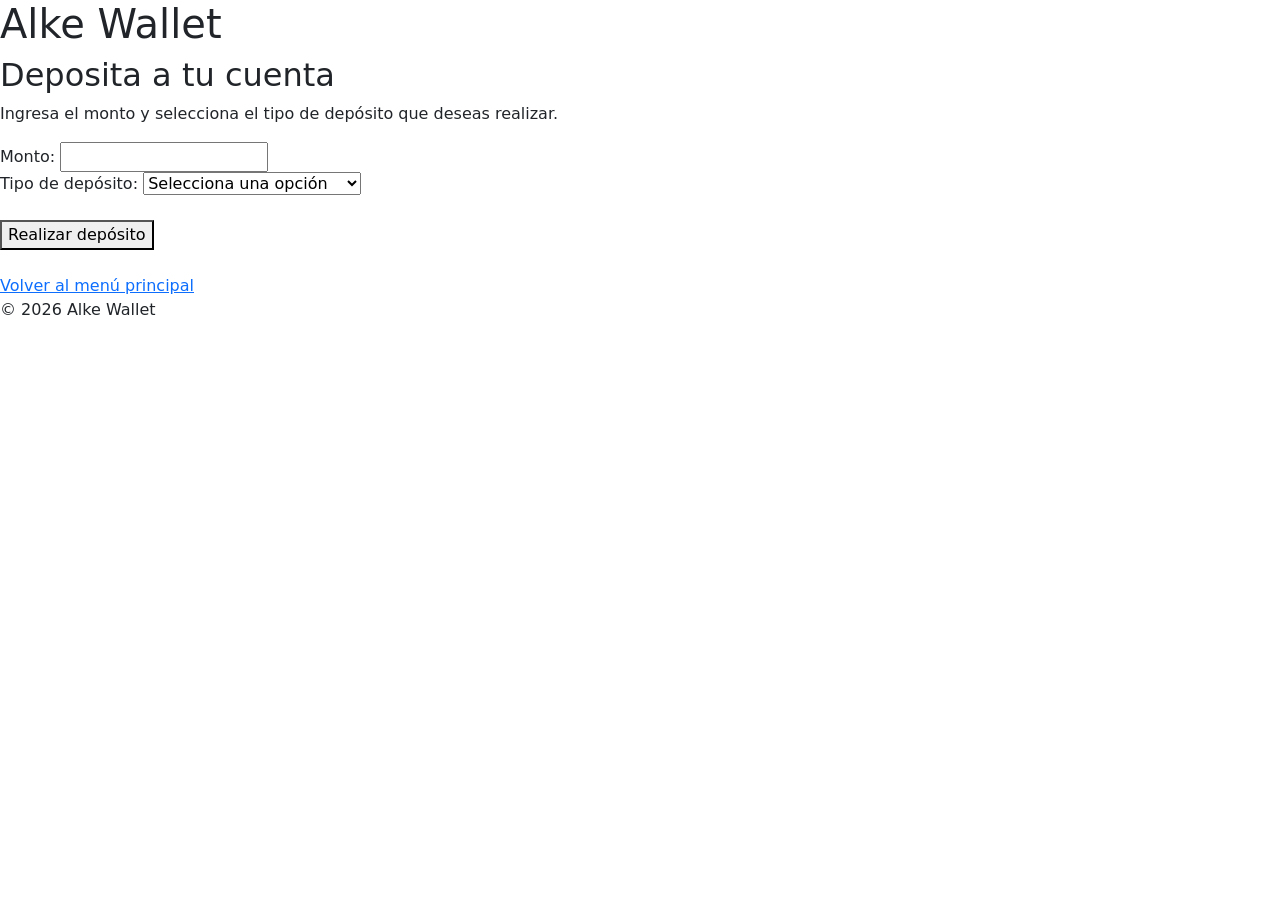
==== deposit.html @ 0f44db18 "Estructura inicial de Alke Wallet" ====
<!DOCTYPE html>
<html lang="es">

<head>
    <meta charset="UTF-8">
    <meta name="viewport" content="width=device-width, initial-scale=1.0">
    <link href="https://cdn.jsdelivr.net/npm/bootstrap@5.3.8/dist/css/bootstrap.min.css" rel="stylesheet"
        integrity="sha384-sRIl4kxILFvY47J16cr9ZwB07vP4J8+LH7qKQnuqkuIAvNWLzeN8tE5YBujZqJLB" crossorigin="anonymous">
    <link rel="stylesheet" href="./css/deposit.css">
    <title>Pantalla de depósito Alke Wallet</title>
</head>

<body>
    <!-- Encabezado del sitio -->
    <header>
        <h1>Alke Wallet</h1>
    </header>

    <!-- Contenido principal -->
    <main>
        <h2>Deposita a tu cuenta</h2>
        <p>Ingresa el monto y selecciona el tipo de depósito que deseas realizar.</p>

        <form>
            <div>
                <label for="monto">Monto:</label>
                <input type="number" id="monto" min="1" step="1" title="El monto debe ser mayor a cero" required>
            </div>

            <div>
                <label for="tipo">Tipo de depósito:</label>
                <select id="tipo" name="tipo" required>
                    <option value="">Selecciona una opción</option>
                    <option value="efectivo">Efectivo</option>
                    <option value="transferencia">Transferencia bancaria</option>
                    <option value="tarjeta">Tarjeta de débito/crédito</option>
                </select>
            </div>

            <br>
            <button type="submit">Realizar depósito</button>
        </form>


        <br>
        <a href="menu.html">Volver al menú principal</a>
    </main>

    <!-- Pie de sitio -->
    <footer>
        <p> &copy; 2026 Alke Wallet</p>
    </footer>

    <script src="./js/jquery-4.0.0.min.js"></script>
    <script src="https://cdn.jsdelivr.net/npm/bootstrap@5.3.8/dist/js/bootstrap.bundle.min.js"
    integrity="sha384-FKyoEForCGlyvwx9Hj09JcYn3nv7wiPVlz7YYwJrWVcXK/BmnVDxM+D2scQbITxI" crossorigin="anonymous"></script>
    <script src="./js/app.js"></script>

</body>

</html>
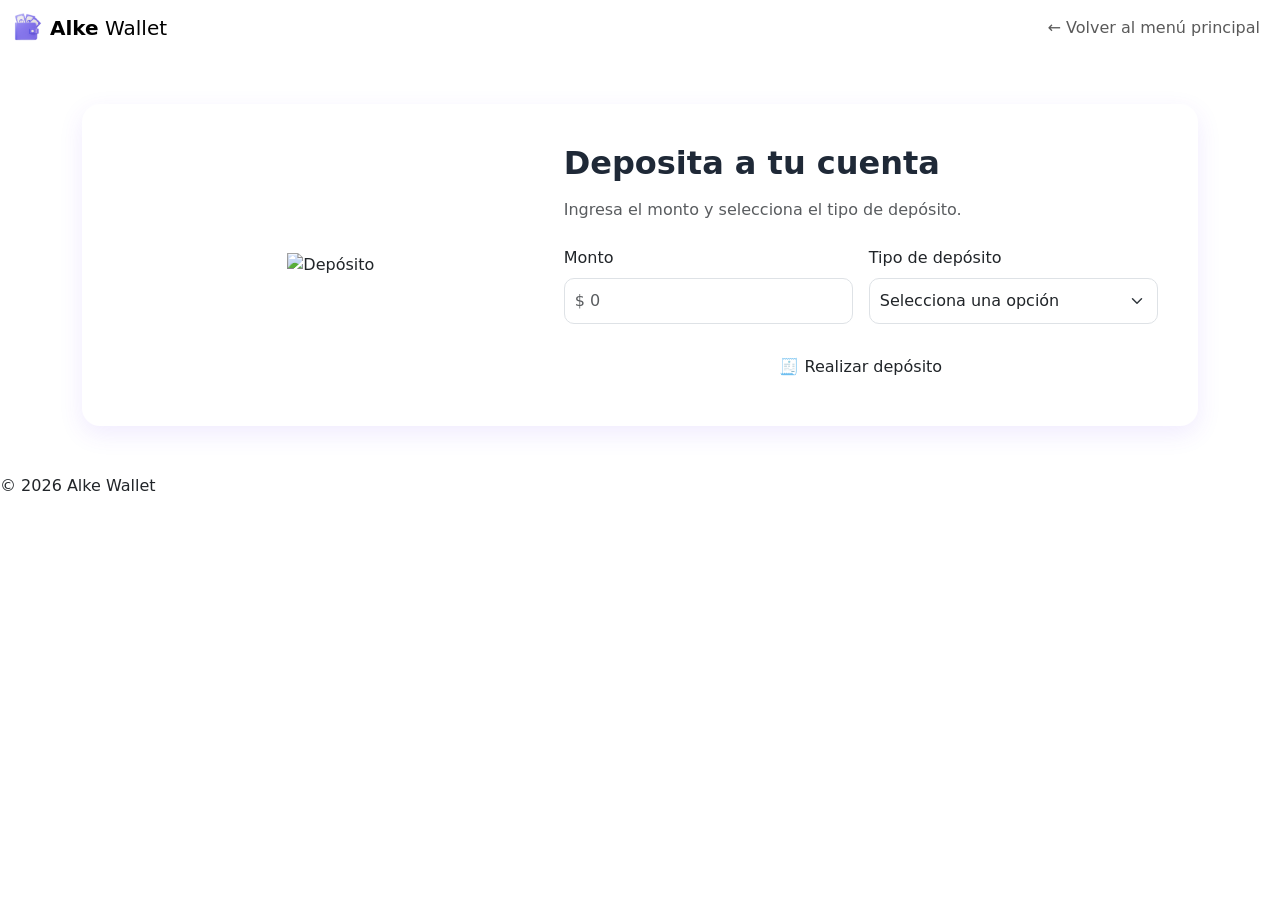
==== commit f264fca6: "Aplicación de estilos base a las páginas del proyecto" ====
--- a/deposit.html
+++ b/deposit.html
@@ -4,58 +4,102 @@
 <head>
     <meta charset="UTF-8">
     <meta name="viewport" content="width=device-width, initial-scale=1.0">
-    <link href="https://cdn.jsdelivr.net/npm/bootstrap@5.3.8/dist/css/bootstrap.min.css" rel="stylesheet"
-        integrity="sha384-sRIl4kxILFvY47J16cr9ZwB07vP4J8+LH7qKQnuqkuIAvNWLzeN8tE5YBujZqJLB" crossorigin="anonymous">
+
+    <link href="https://cdn.jsdelivr.net/npm/bootstrap@5.3.8/dist/css/bootstrap.min.css" rel="stylesheet">
     <link rel="stylesheet" href="./css/deposit.css">
-    <title>Pantalla de depósito Alke Wallet</title>
+
+    <title>Depósito - Alke Wallet</title>
 </head>
 
 <body>
-    <!-- Encabezado del sitio -->
-    <header>
-        <h1>Alke Wallet</h1>
-    </header>
 
-    <!-- Contenido principal -->
-    <main>
-        <h2>Deposita a tu cuenta</h2>
-        <p>Ingresa el monto y selecciona el tipo de depósito que deseas realizar.</p>
+<!-- NAVBAR -->
+<header>
+    <nav class="navbar navbar-expand-lg custom-navbar">
+        <div class="container-fluid">
 
-        <form>
-            <div>
-                <label for="monto">Monto:</label>
-                <input type="number" id="monto" min="1" step="1" title="El monto debe ser mayor a cero" required>
+            <a class="navbar-brand d-flex align-items-center gap-2" href="index.html">
+                <img src="./img/icono-billetera.png" width="30" height="30">
+                <span class="brand-text">
+                    <strong>Alke</strong> Wallet
+                </span>
+            </a>
+
+            <div class="navbar-nav ms-auto">
+                <a class="nav-link" href="menu.html">← Volver al menú principal</a>
             </div>
 
-            <div>
-                <label for="tipo">Tipo de depósito:</label>
-                <select id="tipo" name="tipo" required>
-                    <option value="">Selecciona una opción</option>
-                    <option value="efectivo">Efectivo</option>
-                    <option value="transferencia">Transferencia bancaria</option>
-                    <option value="tarjeta">Tarjeta de débito/crédito</option>
-                </select>
+        </div>
+    </nav>
+</header>
+
+<!-- MAIN -->
+<main class="container py-5">
+
+    <div class="deposit-card">
+
+        <div class="row align-items-center">
+
+            <!-- IZQUIERDA (ILUSTRACIÓN) -->
+            <div class="col-md-5 text-center">
+                <img src="./img/img-alcancía.png" alt="Depósito" class="img-fluid deposit-img">
             </div>
 
-            <br>
-            <button type="submit">Realizar depósito</button>
-        </form>
+            <!-- DERECHA (FORMULARIO) -->
+            <div class="col-md-7">
 
+                <h2 class="hero-title mb-3">
+                    Deposita a tu cuenta
+                </h2>
 
-        <br>
-        <a href="menu.html">Volver al menú principal</a>
-    </main>
+                <p class="text-muted mb-4">
+                    Ingresa el monto y selecciona el tipo de depósito.
+                </p>
 
-    <!-- Pie de sitio -->
-    <footer>
-        <p> &copy; 2026 Alke Wallet</p>
-    </footer>
+                <!-- FORM -->
+                <form>
 
-    <script src="./js/jquery-4.0.0.min.js"></script>
-    <script src="https://cdn.jsdelivr.net/npm/bootstrap@5.3.8/dist/js/bootstrap.bundle.min.js"
-    integrity="sha384-FKyoEForCGlyvwx9Hj09JcYn3nv7wiPVlz7YYwJrWVcXK/BmnVDxM+D2scQbITxI" crossorigin="anonymous"></script>
-    <script src="./js/app.js"></script>
+                    <div class="row g-3">
+
+                        <div class="col-md-6">
+                            <label class="form-label">Monto</label>
+                            <input type="number" class="form-control" placeholder="$ 0">
+                        </div>
+
+                        <div class="col-md-6">
+                            <label class="form-label">Tipo de depósito</label>
+                            <select class="form-select">
+                                <option>Selecciona una opción</option>
+                                <option>Transferencia</option>
+                                <option>Efectivo</option>
+                                <option>Depósito bancario</option>
+                            </select>
+                        </div>
+
+                    </div>
+
+                    <button type="button" class="btn hero-btn w-100 mt-4">
+                        🧾 Realizar depósito
+                    </button>
+
+                </form>
+
+            </div>
+
+        </div>
+
+    </div>
+
+</main>
+
+<!-- FOOTER -->
+<footer class="custom-footer">
+    <p>&copy; 2026 Alke Wallet</p>
+</footer>
+
+<script src="./js/jquery-4.0.0.min.js"></script>
+<script src="https://cdn.jsdelivr.net/npm/bootstrap@5.3.8/dist/js/bootstrap.bundle.min.js"></script>
+<script src="./js/app.js"></script>
 
 </body>
-
 </html>
--- a/css/deposit.css
+++ b/css/deposit.css
@@ -0,0 +1,27 @@
+.deposit-card {
+    background: white;
+    border-radius: 18px;
+    padding: 2.5rem;
+    box-shadow: 0 8px 25px rgba(108, 61, 245, 0.10);
+}
+
+.deposit-img {
+    max-width: 500px;
+}
+
+.hero-title {
+    font-weight: 700;
+    color: #1f2937;
+}
+
+.form-control,
+.form-select {
+    border-radius: 10px;
+    padding: 10px;
+}
+
+.form-control:focus,
+.form-select:focus {
+    border-color: #6c3df5;
+    box-shadow: 0 0 0 0.15rem rgba(108, 61, 245, 0.15);
+}
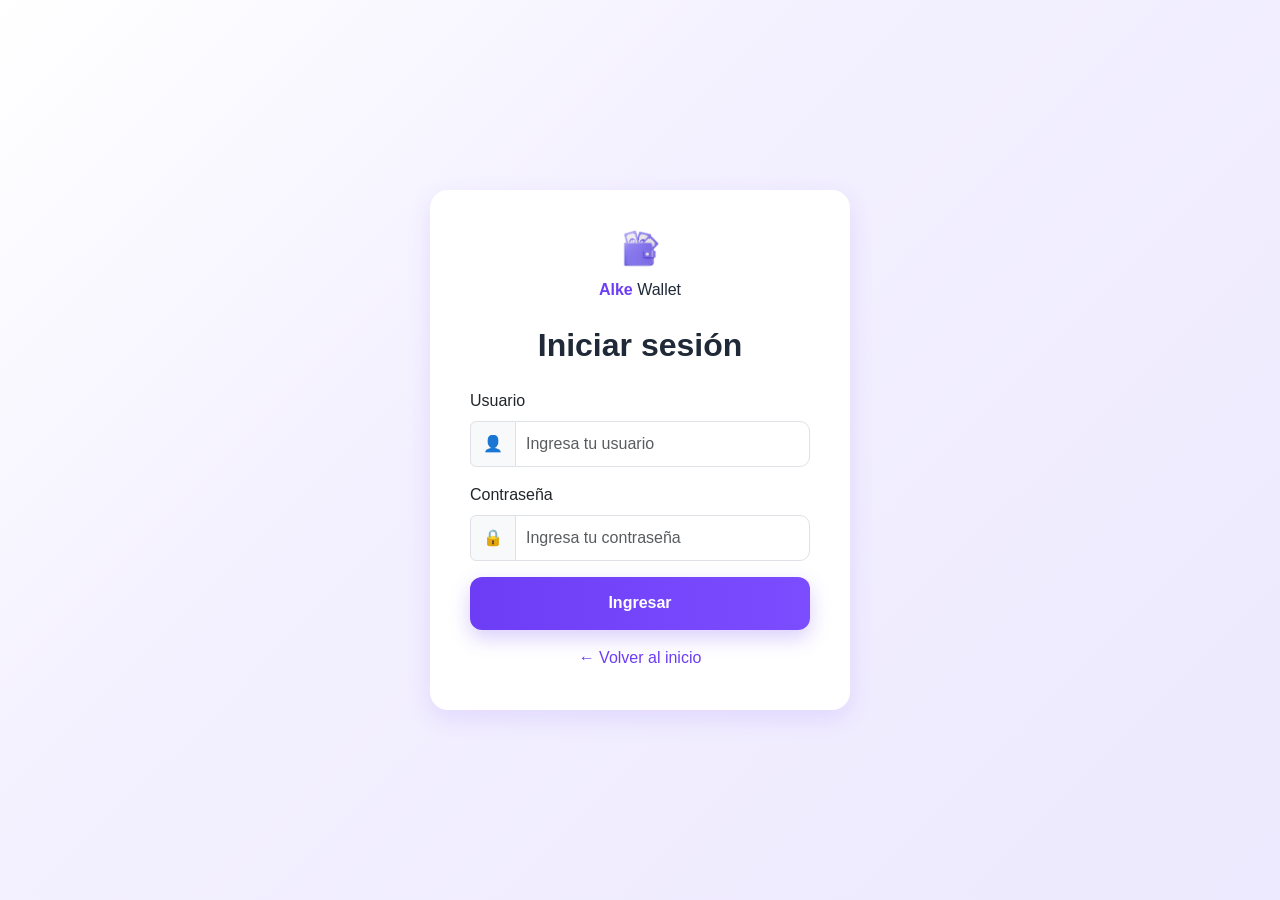
==== commit 58d478c9: "Implementar billetera digital funcional con lógica de transacciones, corrección de saldo y mejoras f" ====
--- a/deposit.html
+++ b/deposit.html
@@ -13,93 +13,110 @@
 
 <body>
 
-<!-- NAVBAR -->
-<header>
-    <nav class="navbar navbar-expand-lg custom-navbar">
-        <div class="container-fluid">
+    <!-- NAVBAR -->
+    <header>
+        <nav class="navbar navbar-expand-lg custom-navbar">
+            <div class="container-fluid">
 
-            <a class="navbar-brand d-flex align-items-center gap-2" href="index.html">
-                <img src="./img/icono-billetera.png" width="30" height="30">
-                <span class="brand-text">
-                    <strong>Alke</strong> Wallet
+                <a class="navbar-brand d-flex align-items-center gap-2" href="index.html">
+                    <img src="./img/wallet-icon.png" width="30" height="30">
+                    <span class="brand-text">
+                        <strong>Alke</strong> Wallet
+                    </span>
+                </a>
+
+                <span class="badge bg-success fs-6">
+                    Saldo: $<span id="balanceText">0</span>
                 </span>
-            </a>
 
-            <div class="navbar-nav ms-auto">
-                <a class="nav-link" href="menu.html">← Volver al menú principal</a>
+                <button class="navbar-toggler" type="button" data-bs-toggle="collapse" data-bs-target="#navbarAlke">
+                    <span class="navbar-toggler-icon"></span>
+                </button>
+
+                <div class="collapse navbar-collapse" id="navbarAlke">
+
+                    <div class="navbar-nav ms-auto" id="nav-user">
+                        <a class="nav-link" href="menu.html">Menú</a>
+                        <a class="nav-link active" href="deposit.html">Depósito</a>
+                        <a class="nav-link" href="sendmoney.html">Enviar</a>
+                        <a class="nav-link" href="transactions.html">Movimientos</a>
+                        <a class="nav-link text-danger" href="#" id="logout">Salir</a>
+                    </div>
+
+                </div>
+
             </div>
+        </nav>
+    </header>
 
-        </div>
-    </nav>
-</header>
+    <!-- MAIN -->
+    <main class="container py-5">
 
-<!-- MAIN -->
-<main class="container py-5">
+        <div class="deposit-card">
 
-    <div class="deposit-card">
+            <div class="row align-items-center">
 
-        <div class="row align-items-center">
+                <!-- IZQUIERDA (ILUSTRACIÓN) -->
+                <div class="col-md-5 text-center">
+                    <img src="./img/piggybank.png" alt="Depósito" class="img-fluid deposit-img">
+                </div>
 
-            <!-- IZQUIERDA (ILUSTRACIÓN) -->
-            <div class="col-md-5 text-center">
-                <img src="./img/img-alcancía.png" alt="Depósito" class="img-fluid deposit-img">
-            </div>
+                <!-- DERECHA (FORMULARIO) -->
+                <div class="col-md-7">
 
-            <!-- DERECHA (FORMULARIO) -->
-            <div class="col-md-7">
+                    <h2 class="hero-title mb-2">
+                        Depósito
+                    </h2>
 
-                <h2 class="hero-title mb-3">
-                    Deposita a tu cuenta
-                </h2>
+                    <p class="text-muted mb-4">
+                        Agrega dinero a tu cuenta de forma rápida y segura
+                    </p>
 
-                <p class="text-muted mb-4">
-                    Ingresa el monto y selecciona el tipo de depósito.
-                </p>
+                    <!-- FORM -->
+                    <form>
 
-                <!-- FORM -->
-                <form>
+                        <div class="row g-3">
 
-                    <div class="row g-3">
+                            <div class="col-md-6">
+                                <label class="form-label">Monto</label>
+                                <input type="text" class="form-control" id="depositMonto" placeholder="$ 0">
+                            </div>
 
-                        <div class="col-md-6">
-                            <label class="form-label">Monto</label>
-                            <input type="number" class="form-control" placeholder="$ 0">
+                            <div class="col-md-6">
+                                <label class="form-label">Tipo de depósito</label>
+                                <select class="form-select">
+                                    <option>Selecciona una opción</option>
+                                    <option>Transferencia</option>
+                                    <option>Efectivo</option>
+                                    <option>Depósito bancario</option>
+                                </select>
+                            </div>
+
                         </div>
 
-                        <div class="col-md-6">
-                            <label class="form-label">Tipo de depósito</label>
-                            <select class="form-select">
-                                <option>Selecciona una opción</option>
-                                <option>Transferencia</option>
-                                <option>Efectivo</option>
-                                <option>Depósito bancario</option>
-                            </select>
-                        </div>
+                        <button type="button" class="btn hero-btn w-100 mt-4" id="depositBtn">
+                            🧾 Realizar depósito
+                        </button>
 
-                    </div>
+                    </form>
 
-                    <button type="button" class="btn hero-btn w-100 mt-4">
-                        🧾 Realizar depósito
-                    </button>
-
-                </form>
+                </div>
 
             </div>
 
         </div>
 
-    </div>
+    </main>
 
-</main>
+    <!-- FOOTER -->
+    <footer class="custom-footer">
+        <p>&copy; 2026 Alke Wallet</p>
+    </footer>
 
-<!-- FOOTER -->
-<footer class="custom-footer">
-    <p>&copy; 2026 Alke Wallet</p>
-</footer>
-
-<script src="./js/jquery-4.0.0.min.js"></script>
-<script src="https://cdn.jsdelivr.net/npm/bootstrap@5.3.8/dist/js/bootstrap.bundle.min.js"></script>
-<script src="./js/app.js"></script>
+    <script src="./js/jquery-4.0.0.min.js"></script>
+    <script src="https://cdn.jsdelivr.net/npm/bootstrap@5.3.8/dist/js/bootstrap.bundle.min.js"></script>
+    <script src="./js/app.js"></script>
 
 </body>
+
 </html>
--- a/css/deposit.css
+++ b/css/deposit.css
@@ -1,12 +1,60 @@
+/* =========================
+   NAVBAR
+========================= */
+
+.custom-navbar {
+    background: linear-gradient(135deg, #ffffff, #f7f3ff);
+    box-shadow: 0 8px 25px rgba(108, 61, 245, 0.08);
+    border-radius: 0 0 18px 18px;
+    padding: 0.8rem 1.5rem;
+}
+
+.custom-navbar img {
+    border-radius: 8px;
+}
+
+.custom-navbar .brand-text {
+    font-size: 1.6rem;
+    color: #1f2937;
+}
+
+.custom-navbar .brand-text strong {
+    color: #6c3df5;
+}
+
+.navbar-nav .nav-link {
+    transition: all 0.25s ease;
+    color: #374151;
+    border-radius: 8px;
+    padding: 6px 10px;
+}
+
+/* HOVER */
+.navbar-nav .nav-link:hover {
+    color: #6c3df5;
+    background-color: rgba(108, 61, 245, 0.08);
+}
+
+/* ACTIVO */
+.navbar-nav .nav-link.active {
+    color: #6c3df5 !important;
+    font-weight: 600;
+    background-color: rgba(108, 61, 245, 0.12);
+}
+
 .deposit-card {
     background: white;
     border-radius: 18px;
     padding: 2.5rem;
-    box-shadow: 0 8px 25px rgba(108, 61, 245, 0.10);
+    box-shadow: 0 10px 30px rgba(108, 61, 245, 0.12);
+    border: 1px solid rgba(108, 61, 245, 0.08);
 }
 
 .deposit-img {
-    max-width: 500px;
+    width: 100%;
+    max-width: 420px;
+    display: block;
+    margin: 0 auto;
 }
 
 .hero-title {
@@ -24,4 +72,66 @@
 .form-select:focus {
     border-color: #6c3df5;
     box-shadow: 0 0 0 0.15rem rgba(108, 61, 245, 0.15);
+}
+
+/* BOTÓN PRINCIPAL MORADO (igual que login) */
+.hero-btn {
+    background: linear-gradient(90deg, #6c3df5, #7c4dff);
+    border: none;
+    color: white !important;
+    font-weight: 700;
+    padding: 0.9rem 2.5rem;
+    border-radius: 12px;
+    box-shadow: 0 8px 20px rgba(108, 61, 245, 0.25);
+    transition: all 0.25s ease;
+}
+
+.hero-btn:hover {
+    background: linear-gradient(90deg, #7c4dff, #9b7bff);
+    transform: translateY(-2px);
+    box-shadow: 0 12px 25px rgba(108, 61, 245, 0.30);
+}
+
+.btn-success-custom {
+    background: linear-gradient(90deg, #22c55e, #16a34a) !important;
+    color: white !important;
+    border: none !important;
+
+    font-weight: 700;
+
+    width: 100% !important;
+
+    box-shadow: 0 8px 20px rgba(34, 197, 94, 0.25);
+
+    transform: none !important;
+}
+
+.hero-btn,
+.btn-success-custom {
+    transition: all 0.4s ease !important;
+}
+
+.alert-ux {
+    margin-top: 15px;
+    padding: 10px 15px;
+    border-radius: 10px;
+    font-weight: 500;
+    display: none;
+}
+
+.alert-error {
+    background: rgba(239, 68, 68, 0.1);
+    color: #dc2626;
+    border: 1px solid rgba(239, 68, 68, 0.2);
+}
+
+.alert-success {
+    background: rgba(34, 197, 94, 0.1);
+    color: #16a34a;
+    border: 1px solid rgba(34, 197, 94, 0.2);
+}
+
+.badge {
+    padding: 0.6rem 0.9rem;
+    border-radius: 12px;
 }
